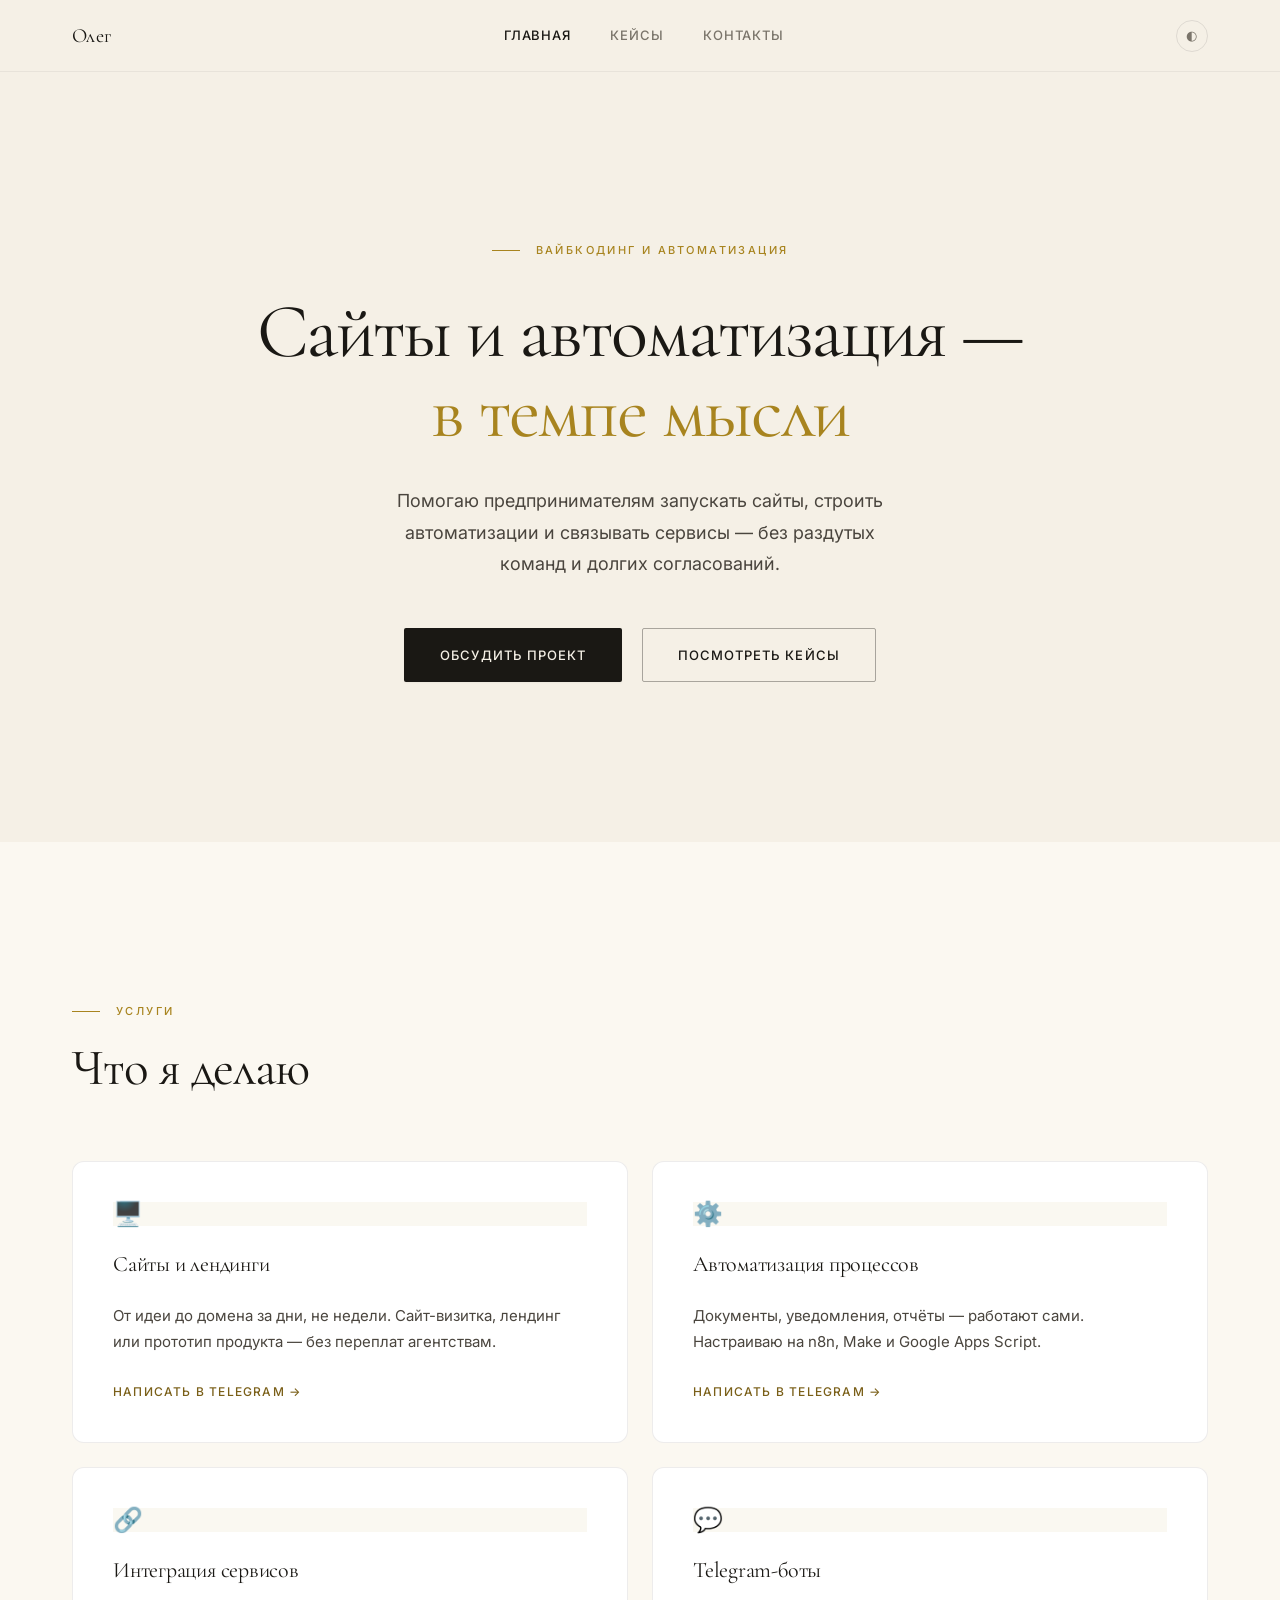
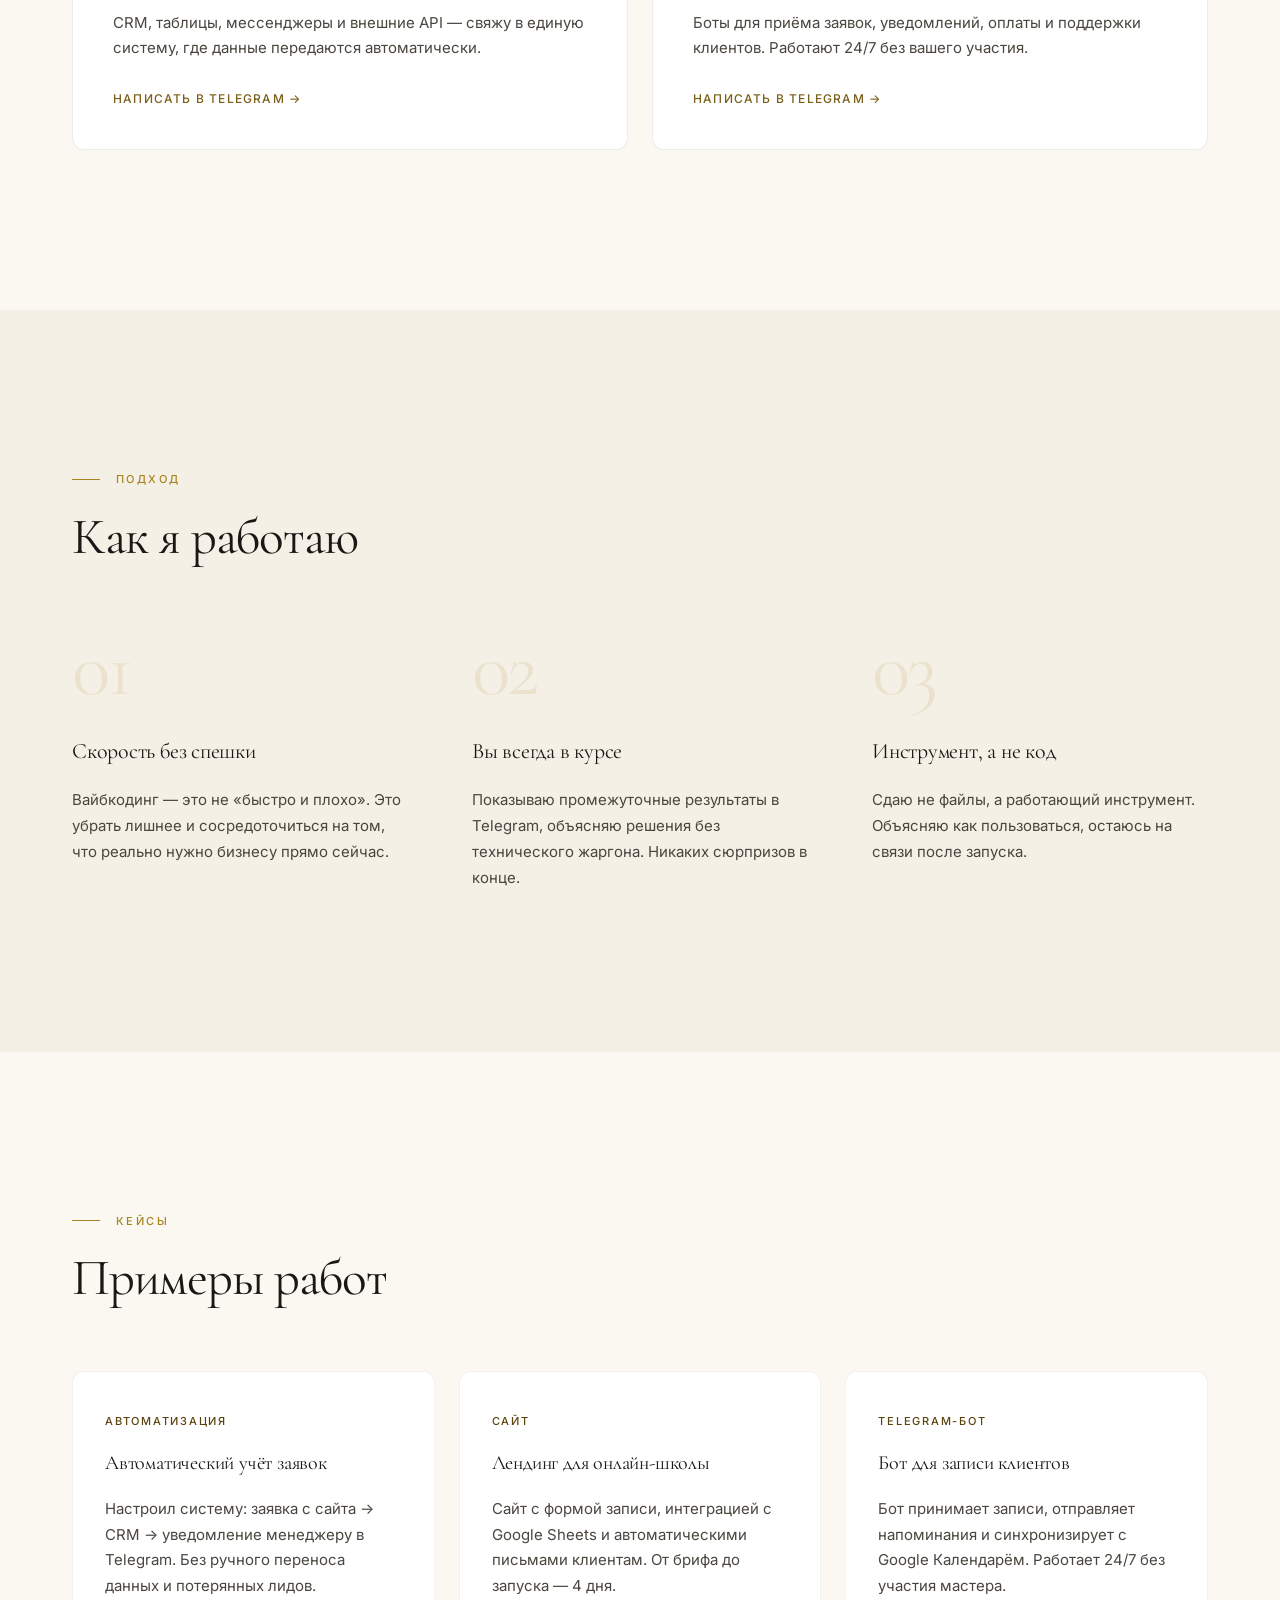
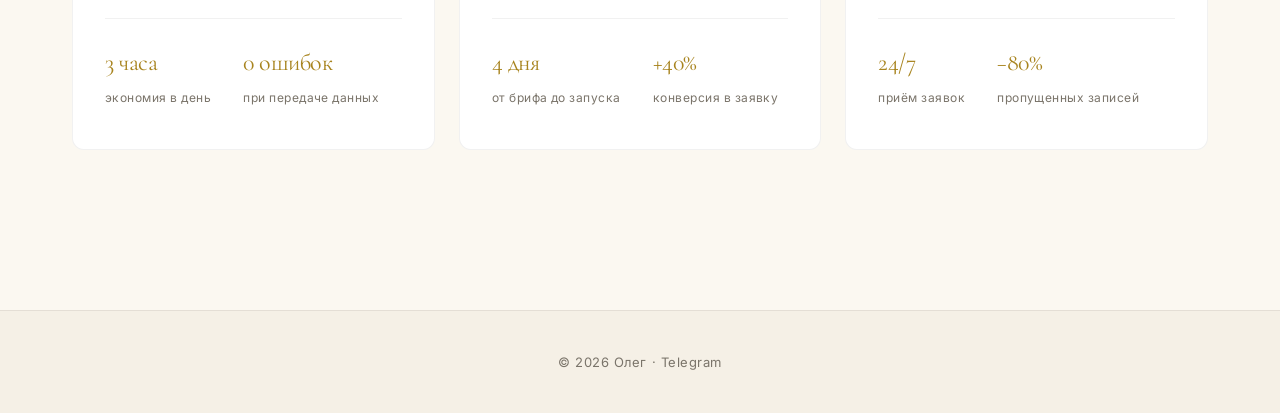
==== light/index.html @ b2e55bcb "Фаза 2 (частично): добавлены секции Подход, Кейсы, Стек, Процесс Добавлены 4 новые секции в index.ht" ====
<!DOCTYPE html>
<html lang="ru" data-theme="light">
<head>
  <meta charset="UTF-8">
  <meta name="viewport" content="width=device-width, initial-scale=1.0">
  <title>Олег — вайбкодер и автоматизация бизнеса</title>
  <link rel="stylesheet" href="../styles/main.css">
  <link rel="stylesheet" href="../styles/theme-light.css">
</head>
<body>

  <header class="header">
    <div class="container">
      <a href="index.html" class="logo">Олег</a>
      <nav class="nav">
        <a href="index.html" class="nav__link nav__link--active">Главная</a>
        <a href="../portfolio.html" class="nav__link">Кейсы</a>
        <a href="../contacts.html" class="nav__link">Контакты</a>
      </nav>
      <button class="theme-toggle" id="themeToggle" aria-label="Сменить тему"></button>
    </div>
  </header>

  <main>

    <section class="hero">
      <div class="container">
        <p class="hero__eyebrow">Вайбкодинг и автоматизация</p>
        <h1 class="hero__title">
          Сайты и автоматизация —<br>
          <span class="accent">в темпе мысли</span>
        </h1>
        <p class="hero__text">
          Помогаю предпринимателям запускать сайты, строить автоматизации
          и связывать сервисы — без раздутых команд и долгих согласований.
        </p>
        <div class="hero__actions">
          <a href="https://t.me/@ZhukOleh" class="btn btn--primary" target="_blank" rel="noopener">Обсудить проект</a>
          <a href="../portfolio.html" class="btn btn--secondary">Посмотреть кейсы</a>
        </div>
      </div>
    </section>

    <section class="services">
      <div class="container">
        <p class="section-eyebrow">Услуги</p>
        <h2 class="section-title">Что я делаю</h2>
        <div class="services-grid">

          <article class="service-card">
            <div class="service-card__icon-wrap">🖥️</div>
            <h3 class="service-card__title">Сайты и лендинги</h3>
            <p class="service-card__text">От идеи до домена за дни, не недели. Сайт-визитка, лендинг или прототип продукта — без переплат агентствам.</p>
            <a href="https://t.me/@ZhukOleh" class="service-card__link" target="_blank" rel="noopener">Написать в Telegram →</a>
          </article>

          <article class="service-card">
            <div class="service-card__icon-wrap">⚙️</div>
            <h3 class="service-card__title">Автоматизация процессов</h3>
            <p class="service-card__text">Документы, уведомления, отчёты — работают сами. Настраиваю на n8n, Make и Google Apps Script.</p>
            <a href="https://t.me/@ZhukOleh" class="service-card__link" target="_blank" rel="noopener">Написать в Telegram →</a>
          </article>

          <article class="service-card">
            <div class="service-card__icon-wrap">🔗</div>
            <h3 class="service-card__title">Интеграция сервисов</h3>
            <p class="service-card__text">CRM, таблицы, мессенджеры и внешние API — свяжу в единую систему, где данные передаются автоматически.</p>
            <a href="https://t.me/@ZhukOleh" class="service-card__link" target="_blank" rel="noopener">Написать в Telegram →</a>
          </article>

          <article class="service-card">
            <div class="service-card__icon-wrap">💬</div>
            <h3 class="service-card__title">Telegram-боты</h3>
            <p class="service-card__text">Боты для приёма заявок, уведомлений, оплаты и поддержки клиентов. Работают 24/7 без вашего участия.</p>
            <a href="https://t.me/@ZhukOleh" class="service-card__link" target="_blank" rel="noopener">Написать в Telegram →</a>
          </article>

        </div>
      </div>
    </section>

    <section class="approach">
      <div class="container">
        <p class="section-eyebrow">Подход</p>
        <h2 class="section-title">Как я работаю</h2>
        <div class="approach-grid">

          <div class="approach-item">
            <span class="approach-item__num">01</span>
            <h3 class="approach-item__title">Скорость без спешки</h3>
            <p class="approach-item__text">Вайбкодинг — это не «быстро и плохо». Это убрать лишнее и сосредоточиться на том, что реально нужно бизнесу прямо сейчас.</p>
          </div>

          <div class="approach-item">
            <span class="approach-item__num">02</span>
            <h3 class="approach-item__title">Вы всегда в курсе</h3>
            <p class="approach-item__text">Показываю промежуточные результаты в Telegram, объясняю решения без технического жаргона. Никаких сюрпризов в конце.</p>
          </div>

          <div class="approach-item">
            <span class="approach-item__num">03</span>
            <h3 class="approach-item__title">Инструмент, а не код</h3>
            <p class="approach-item__text">Сдаю не файлы, а работающий инструмент. Объясняю как пользоваться, остаюсь на связи после запуска.</p>
          </div>

        </div>
      </div>
    </section>

    <section class="cases">
      <div class="container">
        <p class="section-eyebrow">Кейсы</p>
        <h2 class="section-title">Примеры работ</h2>
        <div class="cases-grid">

          <article class="case-card">
            <span class="case-card__tag">Автоматизация</span>
            <h3 class="case-card__title">Автоматический учёт заявок</h3>
            <p class="case-card__text">Настроил систему: заявка с сайта → CRM → уведомление менеджеру в Telegram. Без ручного переноса данных и потерянных лидов.</p>
            <div class="case-card__metrics">
              <div class="case-card__metric">
                <span class="case-card__metric-value">3 часа</span>
                <span class="case-card__metric-label">экономия в день</span>
              </div>
              <div class="case-card__metric">
                <span class="case-card__metric-value">0 ошибок</span>
                <span class="case-card__metric-label">при передаче данных</span>
              </div>
            </div>
          </article>

          <article class="case-card">
            <span class="case-card__tag">Сайт</span>
            <h3 class="case-card__title">Лендинг для онлайн-школы</h3>
            <p class="case-card__text">Сайт с формой записи, интеграцией с Google Sheets и автоматическими письмами клиентам. От брифа до запуска — 4 дня.</p>
            <div class="case-card__metrics">
              <div class="case-card__metric">
                <span class="case-card__metric-value">4 дня</span>
                <span class="case-card__metric-label">от брифа до запуска</span>
              </div>
              <div class="case-card__metric">
                <span class="case-card__metric-value">+40%</span>
                <span class="case-card__metric-label">конверсия в заявку</span>
              </div>
            </div>
          </article>

          <article class="case-card">
            <span class="case-card__tag">Telegram-бот</span>
            <h3 class="case-card__title">Бот для записи клиентов</h3>
            <p class="case-card__text">Бот принимает записи, отправляет напоминания и синхронизирует с Google Календарём. Работает 24/7 без участия мастера.</p>
            <div class="case-card__metrics">
              <div class="case-card__metric">
                <span class="case-card__metric-value">24/7</span>
                <span class="case-card__metric-label">приём заявок</span>
              </div>
              <div class="case-card__metric">
                <span class="case-card__metric-value">−80%</span>
                <span class="case-card__metric-label">пропущенных записей</span>
              </div>
            </div>
          </article>

        </div>
      </div>
    </section>

  </main>

  <footer class="footer">
    <div class="container">
      <p>© 2026 Олег · <a href="https://t.me/@ZhukOleh" target="_blank" rel="noopener">Telegram</a></p>
    </div>
  </footer>

  <script>
    (function () {
      var html = document.documentElement;
      var btn = document.getElementById('themeToggle');
      btn.addEventListener('click', function () {
        var next = html.getAttribute('data-theme') === 'light' ? 'dark' : 'light';
        html.setAttribute('data-theme', next);
        localStorage.setItem('site-theme', next);
      });
    }());
  </script>

</body>
</html>
---- styles/main.css ----
@import url('https://fonts.googleapis.com/css2?family=Cormorant+Garamond:ital,wght@0,400;0,500;0,600;1,400;1,500&family=Inter:wght@400;500;600&family=Playfair+Display:ital,wght@0,400;0,500;0,700;1,400&display=swap');

/* ============================================================
   Переменные
   ============================================================ */

:root {
  /* Фоны */
  --bg-void:          #08080C;
  --bg-deep:          #0D0C11;
  --bg-surface:       #13111A;
  --bg-surface-hover: #181520;

  /* Золото — только для акцентов */
  --gold-muted:   #8B6F2C;
  --gold-base:    #B8923C;
  --gold-classic: #D4AF37;
  --gold-bright:  #E2C05A;
  --gold-light:   #F4D77E;

  /* Текст */
  --text-primary:   #F5F0E8;
  --text-secondary: #B8B0A6;
  --text-tertiary:  #7A7268;

  /* Границы */
  --border-subtle:  rgba(245, 240, 232, 0.06);
  --border-default: rgba(245, 240, 232, 0.10);
  --border-gold:    rgba(212, 175, 55, 0.30);

  /* Шрифты */
  --font-heading: 'Playfair Display', Georgia, serif;
  --font-body:    'Inter', -apple-system, BlinkMacSystemFont, sans-serif;

  /* Анимация */
  --ease-out: cubic-bezier(0.16, 1, 0.3, 1);
}

/* ============================================================
   Сброс и база
   ============================================================ */

*, *::before, *::after {
  box-sizing: border-box;
  margin: 0;
  padding: 0;
}

body {
  font-family: var(--font-body);
  background-color: var(--bg-void);
  color: var(--text-primary);
  line-height: 1.7;
  -webkit-font-smoothing: antialiased;
}

.container {
  max-width: 1200px;
  margin: 0 auto;
  padding: 0 2rem;
}

/* ============================================================
   Header
   ============================================================ */

.header {
  height: 72px;
  display: flex;
  align-items: center;
  position: sticky;
  top: 0;
  z-index: 100;
  border-bottom: 1px solid var(--border-subtle);
  background: rgba(8, 8, 12, 0.85);
  backdrop-filter: blur(24px);
  -webkit-backdrop-filter: blur(24px);
}

.header .container {
  display: flex;
  align-items: center;
  justify-content: space-between;
  width: 100%;
}

.logo {
  font-family: var(--font-heading);
  font-size: 1.25rem;
  font-weight: 400;
  color: var(--text-primary);
  text-decoration: none;
  letter-spacing: 0.02em;
}

.nav {
  display: flex;
  gap: 2.5rem;
}

.nav__link {
  color: var(--text-tertiary);
  text-decoration: none;
  font-size: 0.8125rem;
  font-weight: 500;
  letter-spacing: 0.06em;
  text-transform: uppercase;
  transition: color 0.2s ease;
}

.nav__link:hover,
.nav__link--active {
  color: var(--text-primary);
}

/* ============================================================
   Кнопки
   ============================================================ */

.btn {
  display: inline-block;
  font-family: var(--font-body);
  font-size: 0.8125rem;
  font-weight: 500;
  letter-spacing: 0.08em;
  text-transform: uppercase;
  text-decoration: none;
  cursor: pointer;
  border: none;
  transition: all 0.3s var(--ease-out);
}

/* Золотая заливка */
.btn--primary {
  padding: 16px 36px;
  background: var(--gold-classic);
  color: #0A0908;
  border-radius: 2px;
}

.btn--primary:hover {
  background: var(--gold-bright);
  transform: translateY(-1px);
}

.btn--primary:active {
  transform: translateY(0);
}

/* Золотой контур */
.btn--secondary {
  padding: 15px 35px;
  background: transparent;
  color: var(--gold-classic);
  border: 1px solid var(--border-gold);
  border-radius: 2px;
}

.btn--secondary:hover {
  border-color: var(--gold-classic);
  color: var(--gold-bright);
}

/* ============================================================
   Вспомогательные элементы
   ============================================================ */

/* ── УСЛУГИ */
.section-eyebrow {
  display: flex;
  align-items: center;
  gap: 1rem;
  font-size: 0.6875rem;
  font-weight: 500;
  letter-spacing: 0.22em;
  text-transform: uppercase;
  color: var(--gold-classic);
  margin-bottom: 1.25rem;
}

.section-eyebrow::before {
  content: '';
  display: block;
  width: 28px;
  height: 1px;
  background: var(--gold-classic);
  flex-shrink: 0;
}

.section-title {
  font-family: var(--font-heading);
  font-size: clamp(2rem, 4vw, 3.25rem);
  font-weight: 400;
  letter-spacing: -0.02em;
  line-height: 1.1;
  color: var(--text-primary);
  margin-bottom: 4rem;
}

/* Золотой акцент в тексте — цвет, без градиента */
.accent {
  color: var(--gold-classic);
}

/* ============================================================
   Hero
   ============================================================ */

.hero {
  padding: 160px 0;
  text-align: center;
}

.hero__eyebrow {
  display: inline-flex;
  align-items: center;
  gap: 1rem;
  font-size: 0.6875rem;
  font-weight: 500;
  letter-spacing: 0.22em;
  text-transform: uppercase;
  color: var(--gold-classic);
  margin-bottom: 2rem;
}

.hero__eyebrow::before {
  content: '';
  display: block;
  width: 28px;
  height: 1px;
  background: var(--gold-classic);
}

.hero__title {
  font-family: var(--font-heading);
  font-size: clamp(2.75rem, 6vw, 5.5rem);
  font-weight: 400;
  line-height: 1.05;
  letter-spacing: -0.025em;
  color: var(--text-primary);
  margin-bottom: 2rem;
}

.hero__text {
  font-size: 1.125rem;
  color: var(--text-secondary);
  max-width: 520px;
  margin: 0 auto 3rem;
  line-height: 1.75;
  font-weight: 400;
}

.hero__actions {
  display: flex;
  gap: 1.25rem;
  justify-content: center;
  flex-wrap: wrap;
}

/* ============================================================
   Услуги
   ============================================================ */

.services {
  padding: 160px 0;
  background: var(--bg-deep);
}

.services-grid {
  display: grid;
  grid-template-columns: repeat(2, 1fr);
  gap: 1px;
  background: var(--border-subtle);
  border: 1px solid var(--border-subtle);
}

.service-card {
  background: var(--bg-deep);
  padding: 3rem 2.5rem;
  display: flex;
  flex-direction: column;
  gap: 1.25rem;
  transition: background 0.3s var(--ease-out);
}

.service-card:hover {
  background: var(--bg-surface);
}

.service-card__icon-wrap {
  font-size: 1.5rem;
  line-height: 1;
}

.service-card__title {
  font-family: var(--font-heading);
  font-size: 1.375rem;
  font-weight: 400;
  color: var(--text-primary);
  letter-spacing: -0.01em;
}

.service-card__text {
  font-size: 0.9375rem;
  color: var(--text-secondary);
  line-height: 1.7;
  flex: 1;
}

.service-card__link {
  display: inline-flex;
  align-items: center;
  gap: 0.5rem;
  font-size: 0.75rem;
  font-weight: 500;
  letter-spacing: 0.1em;
  text-transform: uppercase;
  color: var(--gold-muted);
  text-decoration: none;
  margin-top: 0.5rem;
  transition: color 0.2s ease, gap 0.2s ease;
}

.service-card__link:hover {
  color: var(--gold-classic);
  gap: 0.75rem;
}

/* ============================================================
   Подход
   ============================================================ */

.approach {
  padding: 160px 0;
  background: var(--bg-void);
}

.approach-grid {
  display: grid;
  grid-template-columns: repeat(3, 1fr);
  gap: 4rem;
}

.approach-item {
  position: relative;
}

.approach-item__num {
  display: block;
  font-family: var(--font-heading);
  font-size: 5rem;
  font-weight: 400;
  color: var(--gold-classic);
  opacity: 0.12;
  line-height: 1;
  margin-bottom: 1.5rem;
  letter-spacing: -0.04em;
}

.approach-item__title {
  font-family: var(--font-heading);
  font-size: 1.375rem;
  font-weight: 400;
  color: var(--text-primary);
  margin-bottom: 1rem;
  letter-spacing: -0.01em;
}

.approach-item__text {
  color: var(--text-secondary);
  font-size: 0.9375rem;
  line-height: 1.75;
}

/* ============================================================
   Кейсы
   ============================================================ */

.cases {
  padding: 160px 0;
  background: var(--bg-deep);
}

.cases-grid {
  display: grid;
  grid-template-columns: repeat(3, 1fr);
  gap: 1.5rem;
}

.case-card {
  background: var(--bg-surface);
  border: 1px solid var(--border-subtle);
  border-radius: 12px;
  padding: 2.5rem 2rem;
  display: flex;
  flex-direction: column;
  gap: 1.25rem;
  transition: border-color 0.3s var(--ease-out), transform 0.3s var(--ease-out);
}

.case-card:hover {
  border-color: var(--border-gold);
  transform: translateY(-4px);
}

.case-card__tag {
  font-size: 0.6875rem;
  font-weight: 500;
  letter-spacing: 0.16em;
  text-transform: uppercase;
  color: var(--gold-muted);
}

.case-card__title {
  font-family: var(--font-heading);
  font-size: 1.25rem;
  font-weight: 400;
  color: var(--text-primary);
  letter-spacing: -0.01em;
  line-height: 1.3;
}

.case-card__text {
  font-size: 0.9375rem;
  color: var(--text-secondary);
  line-height: 1.7;
  flex: 1;
}

.case-card__metrics {
  display: flex;
  gap: 2rem;
  padding-top: 1.5rem;
  border-top: 1px solid var(--border-subtle);
}

.case-card__metric {
  display: flex;
  flex-direction: column;
  gap: 0.25rem;
}

.case-card__metric-value {
  font-family: var(--font-heading);
  font-size: 1.5rem;
  font-weight: 400;
  color: var(--gold-classic);
  letter-spacing: -0.02em;
}

.case-card__metric-label {
  font-size: 0.75rem;
  color: var(--text-tertiary);
  letter-spacing: 0.04em;
}

/* ============================================================
   Стек
   ============================================================ */

.stack {
  padding: 160px 0;
  background: var(--bg-void);
}

.stack-grid {
  display: flex;
  flex-wrap: wrap;
  gap: 0.75rem;
}

.stack-item {
  padding: 0.625rem 1.25rem;
  border: 1px solid var(--border-default);
  border-radius: 2px;
  font-size: 0.8125rem;
  font-weight: 500;
  letter-spacing: 0.05em;
  color: var(--text-tertiary);
  transition: color 0.25s ease, border-color 0.25s ease;
  cursor: default;
}

.stack-item:hover {
  color: var(--gold-classic);
  border-color: var(--border-gold);
}

/* ============================================================
   Процесс
   ============================================================ */

.process {
  padding: 160px 0;
  background: var(--bg-deep);
}

.process-steps {
  display: grid;
  grid-template-columns: repeat(2, 1fr);
  gap: 4rem 6rem;
}

.process-step {
  display: flex;
  gap: 2rem;
  align-items: flex-start;
}

.process-step__num {
  font-family: var(--font-heading);
  font-size: 3.5rem;
  font-weight: 400;
  color: var(--gold-classic);
  opacity: 0.15;
  line-height: 1;
  flex-shrink: 0;
  letter-spacing: -0.04em;
}

.process-step__title {
  font-family: var(--font-heading);
  font-size: 1.25rem;
  font-weight: 400;
  color: var(--text-primary);
  margin-bottom: 0.75rem;
  letter-spacing: -0.01em;
}

.process-step__text {
  font-size: 0.9375rem;
  color: var(--text-secondary);
  line-height: 1.75;
}

/* ============================================================
   Footer
   ============================================================ */

.footer {
  background: var(--bg-void);
  border-top: 1px solid var(--border-subtle);
  padding: 2.5rem 0;
  text-align: center;
  color: var(--text-tertiary);
  font-size: 0.8125rem;
  letter-spacing: 0.04em;
}

.footer a {
  color: var(--text-tertiary);
  text-decoration: none;
  transition: color 0.2s ease;
}

.footer a:hover {
  color: var(--gold-classic);
}

/* ============================================================
   Переключатель темы
   ============================================================ */

.theme-toggle {
  width: 32px;
  height: 32px;
  border-radius: 50%;
  border: 1px solid var(--border-default);
  background: transparent;
  color: var(--text-tertiary);
  cursor: pointer;
  display: flex;
  align-items: center;
  justify-content: center;
  transition: border-color 0.2s ease, color 0.2s ease;
  padding: 0;
  font-size: 0.8125rem;
  line-height: 1;
  flex-shrink: 0;
}

.theme-toggle:hover {
  border-color: var(--gold-classic);
  color: var(--gold-classic);
}

/* ◑ в тёмной теме — показывает светлую половину (кликни чтобы перейти в свет) */
.theme-toggle::before {
  content: '◑';
}

[data-theme="light"] .theme-toggle::before {
  content: '◐';
}

/* ============================================================
   Адаптив
   ============================================================ */

@media (max-width: 1024px) {
  .approach-grid {
    gap: 2.5rem;
  }
}

@media (max-width: 900px) {
  .services-grid {
    grid-template-columns: 1fr;
  }

  .approach-grid {
    grid-template-columns: 1fr;
    gap: 3rem;
  }

  .cases-grid {
    grid-template-columns: 1fr;
  }

  .process-steps {
    grid-template-columns: 1fr;
    gap: 3rem;
  }
}

@media (max-width: 768px) {
  .hero {
    padding: 100px 0;
  }

  .services,
  .approach,
  .cases,
  .stack,
  .process {
    padding: 80px 0;
  }

  .hero__actions {
    flex-direction: column;
    align-items: center;
  }

  .hero__actions .btn {
    width: 100%;
    max-width: 300px;
    text-align: center;
  }
}

@media (max-width: 600px) {
  .nav {
    gap: 1.5rem;
  }

  .section-title {
    margin-bottom: 2.5rem;
  }

  .service-card {
    padding: 2.5rem 1.75rem;
  }
}
---- styles/theme-light.css ----
/* ============================================================
   Светлая тема — переопределения поверх main.css
   Активируется атрибутом data-theme="light" на <html>
   ============================================================ */

[data-theme="light"] {

  /* Фоны */
  --bg-void:          #F5F0E6;
  --bg-deep:          #FBF8F1;
  --bg-surface:       #FFFFFF;
  --bg-surface-hover: #FBF8F1;
  --bg-elevated:      #EDE6D6;

  /* Антикварное золото — темнее, чем в тёмной теме: иначе не читается на cream */
  --gold-muted:   #5A430D;
  --gold-base:    #7A5F18;
  --gold-classic: #A8841F;
  --gold-bright:  #C9A961;
  --gold-light:   #DCC588;

  /* Чернила вместо белого */
  --text-primary:   #1A1814;
  --text-secondary: #4A453E;
  --text-tertiary:  #7A746A;
  --text-disabled:  #B8B0A0;

  /* Границы — тонкие чернила */
  --border-subtle:  rgba(26, 24, 20, 0.06);
  --border-default: rgba(26, 24, 20, 0.10);
  --border-gold:    rgba(168, 132, 31, 0.40);

  /* Cormorant Garamond — более книжный, чем Playfair */
  --font-heading: 'Cormorant Garamond', Georgia, serif;
}

/* ============================================================
   Header
   ============================================================ */

[data-theme="light"] .header {
  background: rgba(245, 240, 230, 0.92);
}

/* ============================================================
   Кнопки — на светлом CTA чернильная, не золотая
   ============================================================ */

[data-theme="light"] .btn--primary {
  background: #1A1814;
  color: #F5F0E6;
  border-color: #1A1814;
  box-shadow: 0 1px 2px rgba(26, 24, 20, 0.04);
}

[data-theme="light"] .btn--primary:hover {
  background: #2A2620;
  transform: translateY(-2px);
  /* Тонкая золотая полоска снизу — сигнатурный люкс-приём */
  box-shadow:
    inset 0 -1px 0 rgba(168, 132, 31, 0.5),
    0 16px 32px -8px rgba(26, 24, 20, 0.18);
}

[data-theme="light"] .btn--primary:active {
  transform: translateY(0);
  box-shadow: 0 4px 12px rgba(26, 24, 20, 0.12);
}

[data-theme="light"] .btn--secondary {
  color: #1A1814;
  border-color: rgba(26, 24, 20, 0.35);
}

[data-theme="light"] .btn--secondary:hover {
  color: #1A1814;
  border-color: #1A1814;
  background: rgba(26, 24, 20, 0.04);
  box-shadow: none;
}

/* ============================================================
   Карточки услуг — белые, приподнятые, с радиусами
   ============================================================ */

/* Убираем «плитку» из тёмной темы */
[data-theme="light"] .services-grid {
  gap: 1.5rem;
  background: transparent;
  border: none;
}

[data-theme="light"] .service-card {
  background: #FFFFFF;
  border: 1px solid rgba(26, 24, 20, 0.08);
  border-radius: 12px;
  padding: 2.5rem;
}

[data-theme="light"] .service-card:hover {
  border-color: rgba(168, 132, 31, 0.35);
  background: linear-gradient(180deg, #FFFFFF 0%, #FBF8F1 100%);
  transform: translateY(-4px);
  box-shadow: 0 24px 48px -16px rgba(26, 24, 20, 0.10);
}

[data-theme="light"] .service-card__icon-wrap {
  background: rgba(168, 132, 31, 0.06);
  border-color: rgba(168, 132, 31, 0.16);
}

[data-theme="light"] .service-card__link {
  color: var(--gold-base);
}

[data-theme="light"] .service-card__link:hover {
  color: var(--gold-classic);
}

/* ============================================================
   Footer
   ============================================================ */

[data-theme="light"] .footer {
  border-top-color: rgba(26, 24, 20, 0.08);
}
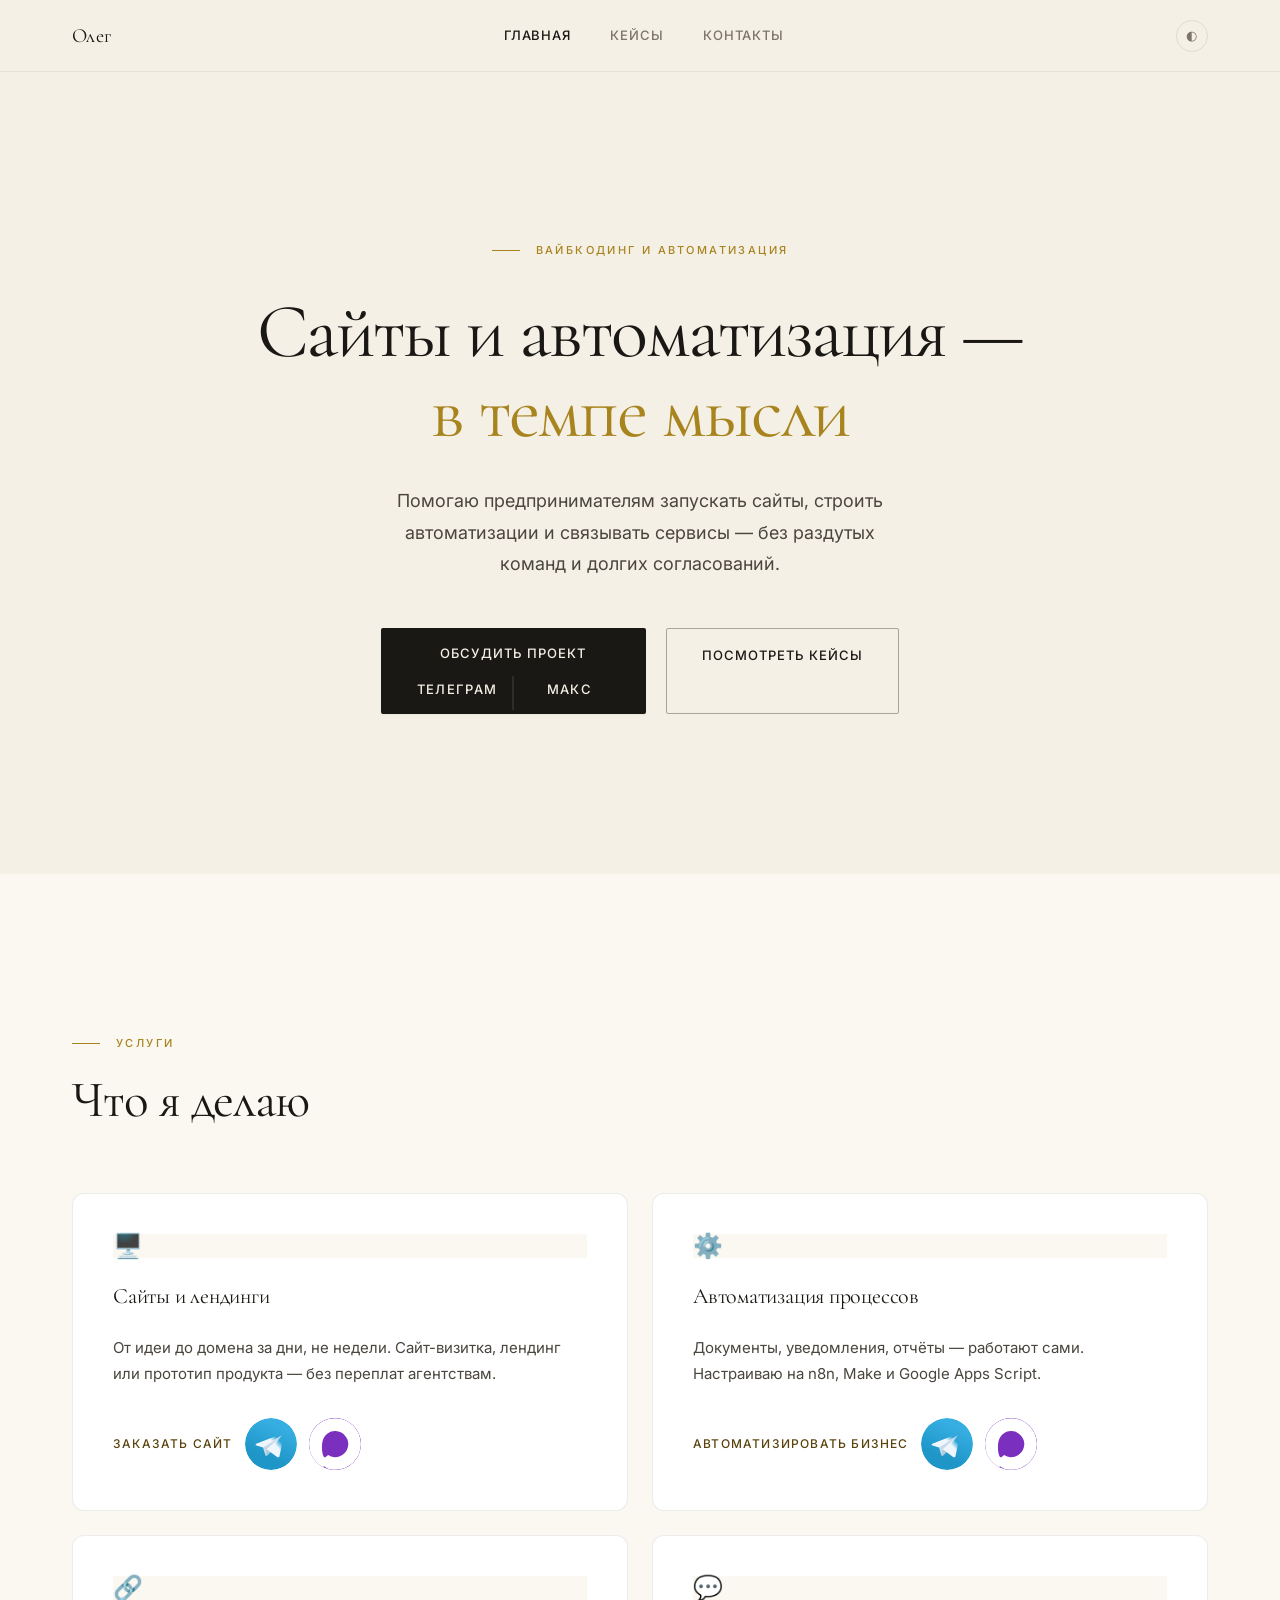
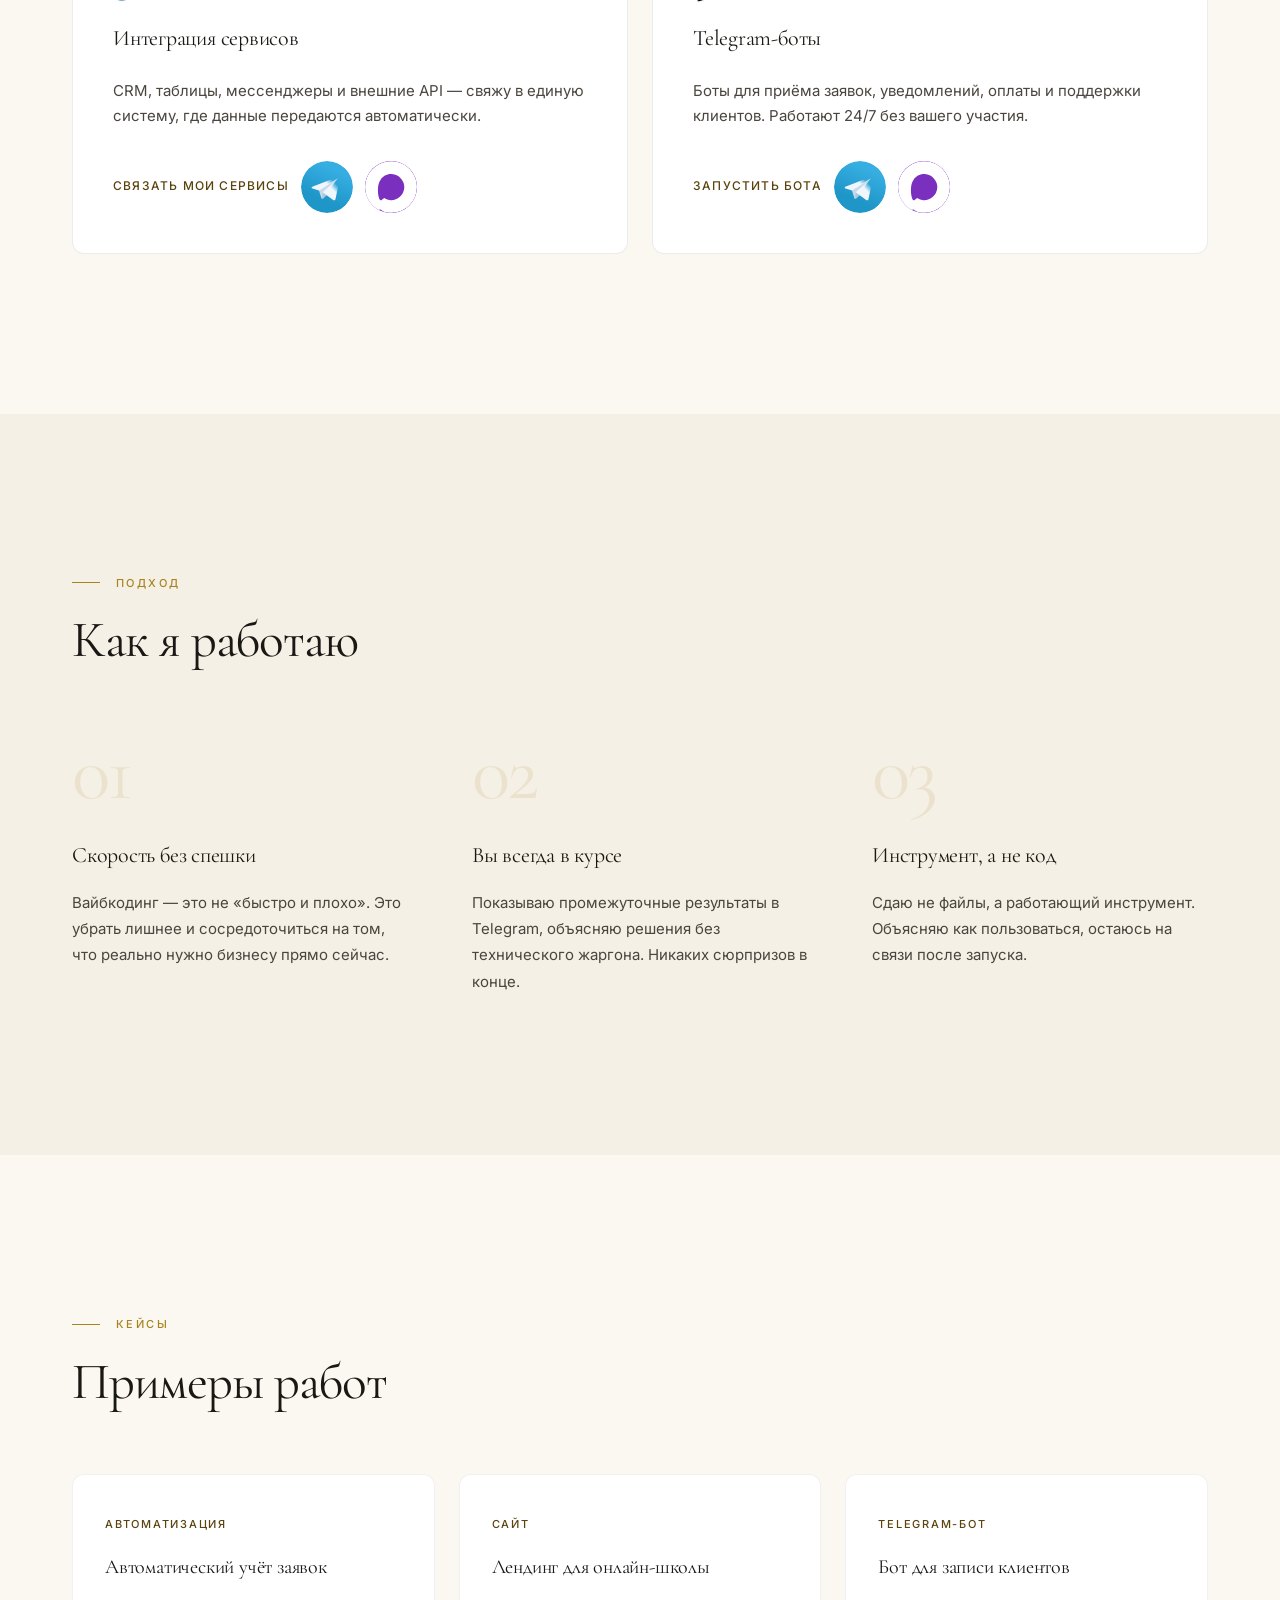
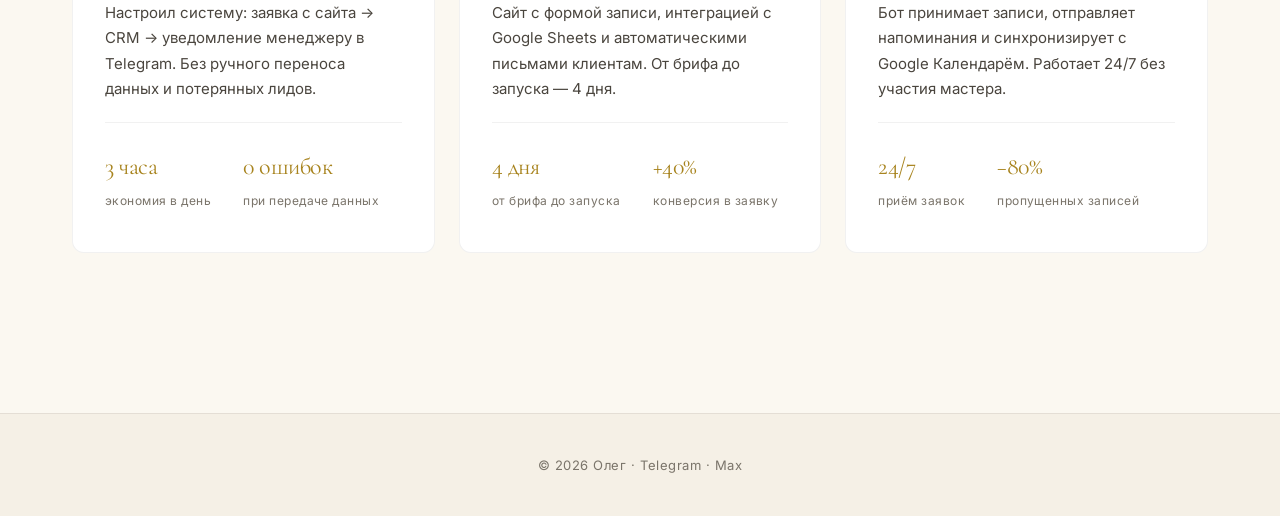
==== commit f5076fb0: "Добавлены кнопки двух мессенджеров: split-кнопки Телеграм/Макс на всех страницах, иконки брендов в к" ====
--- a/light/index.html
+++ b/light/index.html
@@ -35,7 +35,14 @@
           и связывать сервисы — без раздутых команд и долгих согласований.
         </p>
         <div class="hero__actions">
-          <a href="https://t.me/@ZhukOleh" class="btn btn--primary" target="_blank" rel="noopener">Обсудить проект</a>
+          <div class="btn-split btn-split--primary" role="group" aria-label="Обсудить проект">
+            <span class="btn-split__label">Обсудить проект</span>
+            <hr class="btn-split__divider" aria-hidden="true">
+            <div class="btn-split__row">
+              <a href="https://t.me/@ZhukOleh" class="btn-split__link" target="_blank" rel="noopener" aria-label="Обсудить проект в Телеграме">Телеграм</a>
+              <a href="https://max.ru/u/f9LHodD0cOJXA9Ci3XGubfvMmAdkaWaahWprgo3wpwQgSghAZoPytolDWyc" class="btn-split__link" target="_blank" rel="noopener" aria-label="Обсудить проект в Макс">Макс</a>
+            </div>
+          </div>
           <a href="../portfolio.html" class="btn btn--secondary">Посмотреть кейсы</a>
         </div>
       </div>
@@ -51,28 +58,44 @@
             <div class="service-card__icon-wrap">🖥️</div>
             <h3 class="service-card__title">Сайты и лендинги</h3>
             <p class="service-card__text">От идеи до домена за дни, не недели. Сайт-визитка, лендинг или прототип продукта — без переплат агентствам.</p>
-            <a href="https://t.me/@ZhukOleh" class="service-card__link" target="_blank" rel="noopener">Написать в Telegram →</a>
+            <div class="msg-links" role="group" aria-label="Заказать сайт">
+              <span class="msg-links__label">Заказать сайт</span>
+              <a href="https://t.me/@ZhukOleh" class="msg-links__icon" target="_blank" rel="noopener" aria-label="Заказать сайт в Телеграме"><img src="../icons/telegram.svg" alt="" width="52" height="52"></a>
+              <a href="https://max.ru/u/f9LHodD0cOJXA9Ci3XGubfvMmAdkaWaahWprgo3wpwQgSghAZoPytolDWyc" class="msg-links__icon" target="_blank" rel="noopener" aria-label="Заказать сайт в Макс"><img src="../icons/max.svg" alt="" width="52" height="52"></a>
+            </div>
           </article>
 
           <article class="service-card">
             <div class="service-card__icon-wrap">⚙️</div>
             <h3 class="service-card__title">Автоматизация процессов</h3>
             <p class="service-card__text">Документы, уведомления, отчёты — работают сами. Настраиваю на n8n, Make и Google Apps Script.</p>
-            <a href="https://t.me/@ZhukOleh" class="service-card__link" target="_blank" rel="noopener">Написать в Telegram →</a>
+            <div class="msg-links" role="group" aria-label="Автоматизировать бизнес">
+              <span class="msg-links__label">Автоматизировать бизнес</span>
+              <a href="https://t.me/@ZhukOleh" class="msg-links__icon" target="_blank" rel="noopener" aria-label="Автоматизировать бизнес в Телеграме"><img src="../icons/telegram.svg" alt="" width="52" height="52"></a>
+              <a href="https://max.ru/u/f9LHodD0cOJXA9Ci3XGubfvMmAdkaWaahWprgo3wpwQgSghAZoPytolDWyc" class="msg-links__icon" target="_blank" rel="noopener" aria-label="Автоматизировать бизнес в Макс"><img src="../icons/max.svg" alt="" width="52" height="52"></a>
+            </div>
           </article>
 
           <article class="service-card">
             <div class="service-card__icon-wrap">🔗</div>
             <h3 class="service-card__title">Интеграция сервисов</h3>
             <p class="service-card__text">CRM, таблицы, мессенджеры и внешние API — свяжу в единую систему, где данные передаются автоматически.</p>
-            <a href="https://t.me/@ZhukOleh" class="service-card__link" target="_blank" rel="noopener">Написать в Telegram →</a>
+            <div class="msg-links" role="group" aria-label="Связать мои сервисы">
+              <span class="msg-links__label">Связать мои сервисы</span>
+              <a href="https://t.me/@ZhukOleh" class="msg-links__icon" target="_blank" rel="noopener" aria-label="Связать сервисы в Телеграме"><img src="../icons/telegram.svg" alt="" width="52" height="52"></a>
+              <a href="https://max.ru/u/f9LHodD0cOJXA9Ci3XGubfvMmAdkaWaahWprgo3wpwQgSghAZoPytolDWyc" class="msg-links__icon" target="_blank" rel="noopener" aria-label="Связать сервисы в Макс"><img src="../icons/max.svg" alt="" width="52" height="52"></a>
+            </div>
           </article>
 
           <article class="service-card">
             <div class="service-card__icon-wrap">💬</div>
             <h3 class="service-card__title">Telegram-боты</h3>
             <p class="service-card__text">Боты для приёма заявок, уведомлений, оплаты и поддержки клиентов. Работают 24/7 без вашего участия.</p>
-            <a href="https://t.me/@ZhukOleh" class="service-card__link" target="_blank" rel="noopener">Написать в Telegram →</a>
+            <div class="msg-links" role="group" aria-label="Запустить бота">
+              <span class="msg-links__label">Запустить бота</span>
+              <a href="https://t.me/@ZhukOleh" class="msg-links__icon" target="_blank" rel="noopener" aria-label="Запустить бота в Телеграме"><img src="../icons/telegram.svg" alt="" width="52" height="52"></a>
+              <a href="https://max.ru/u/f9LHodD0cOJXA9Ci3XGubfvMmAdkaWaahWprgo3wpwQgSghAZoPytolDWyc" class="msg-links__icon" target="_blank" rel="noopener" aria-label="Запустить бота в Макс"><img src="../icons/max.svg" alt="" width="52" height="52"></a>
+            </div>
           </article>
 
         </div>
@@ -169,7 +192,7 @@
 
   <footer class="footer">
     <div class="container">
-      <p>© 2026 Олег · <a href="https://t.me/@ZhukOleh" target="_blank" rel="noopener">Telegram</a></p>
+      <p>© 2026 Олег · <a href="https://t.me/@ZhukOleh" target="_blank" rel="noopener">Telegram</a> · <a href="https://max.ru/u/f9LHodD0cOJXA9Ci3XGubfvMmAdkaWaahWprgo3wpwQgSghAZoPytolDWyc" target="_blank" rel="noopener">Max</a></p>
     </div>
   </footer>
 
--- a/styles/main.css
+++ b/styles/main.css
@@ -162,6 +162,88 @@
 }
 
 /* ============================================================
+   Split-кнопка — два мессенджера в одном компоненте
+   ============================================================ */
+
+.btn-split {
+  display: inline-flex;
+  flex-direction: column;
+  border-radius: 2px;
+  overflow: hidden;
+  cursor: default;
+  transition: transform 0.3s var(--ease-out);
+  vertical-align: middle;
+}
+
+.btn-split:hover { transform: translateY(-1px); }
+.btn-split:active { transform: translateY(0); }
+
+.btn-split__label {
+  display: block;
+  font-family: var(--font-body);
+  font-size: 0.8125rem;
+  font-weight: 500;
+  letter-spacing: 0.08em;
+  text-transform: uppercase;
+  text-align: center;
+  padding: 14px 36px 8px;
+  pointer-events: none;
+  user-select: none;
+  white-space: nowrap;
+}
+
+.btn-split__divider {
+  display: none;
+}
+
+.btn-split__row {
+  display: grid;
+  grid-template-columns: 1fr 1fr;
+  position: relative;
+  padding: 6px 36px 14px;
+}
+
+.btn-split__row::before {
+  content: '';
+  position: absolute;
+  top: 4px;
+  bottom: 4px;
+  left: 50%;
+  width: 1px;
+  transform: translateX(-50%);
+}
+
+.btn-split__link {
+  font-family: var(--font-body);
+  font-size: 0.8125rem;
+  font-weight: 500;
+  letter-spacing: 0.1em;
+  text-transform: uppercase;
+  text-decoration: none;
+  text-align: center;
+  transition: opacity 0.2s ease;
+}
+
+.btn-split__link:first-child { text-align: center; padding-right: 16px; }
+.btn-split__link:last-child  { text-align: center; padding-left: 16px;  }
+.btn-split__link:hover { opacity: 0.7; }
+
+.btn-split--primary { background: var(--gold-classic); }
+.btn-split--primary .btn-split__label { color: #0A0908; }
+.btn-split--primary .btn-split__divider { background: rgba(10,9,8,0.20); }
+.btn-split--primary .btn-split__row::before { background: rgba(10,9,8,0.20); }
+.btn-split--primary .btn-split__link { color: #0A0908; }
+.btn-split--primary:hover { background: var(--gold-bright); }
+
+.btn-split--secondary { background: transparent; border: 1px solid var(--border-gold); }
+.btn-split--secondary .btn-split__label { color: var(--gold-classic); }
+.btn-split--secondary .btn-split__divider { background: var(--border-gold); }
+.btn-split--secondary .btn-split__row::before { background: var(--border-gold); }
+.btn-split--secondary .btn-split__link { color: var(--gold-classic); }
+.btn-split--secondary:hover { border-color: var(--gold-classic); }
+.btn-split--secondary .btn-split__link:hover { color: var(--gold-bright); opacity: 1; }
+
+/* ============================================================
    Вспомогательные элементы
    ============================================================ */
 
@@ -326,6 +408,45 @@
   gap: 0.75rem;
 }
 
+/* CTA-строка: надпись + иконки мессенджеров */
+.msg-links {
+  display: inline-flex;
+  align-items: center;
+  gap: 0.75rem;
+  margin-top: 0.75rem;
+}
+
+.msg-links__label {
+  font-size: 0.75rem;
+  font-weight: 500;
+  letter-spacing: 0.1em;
+  text-transform: uppercase;
+  color: var(--gold-muted);
+  white-space: nowrap;
+}
+
+.msg-links__icon {
+  display: inline-flex;
+  width: 52px;
+  height: 52px;
+  border-radius: 50%;
+  overflow: hidden;
+  text-decoration: none;
+  flex-shrink: 0;
+  transition: opacity 0.2s ease, transform 0.2s ease;
+}
+
+.msg-links__icon:hover {
+  opacity: 0.8;
+  transform: translateY(-2px);
+}
+
+.msg-links__icon img {
+  width: 52px;
+  height: 52px;
+  display: block;
+}
+
 /* ============================================================
    Подход
    ============================================================ */
@@ -530,6 +651,269 @@
 .process-step__text {
   font-size: 0.9375rem;
   color: var(--text-secondary);
+  line-height: 1.75;
+}
+
+/* ============================================================
+   Тарифы
+   ============================================================ */
+
+.pricing {
+  padding: 160px 0;
+  background: var(--bg-void);
+}
+
+.pricing-grid {
+  display: grid;
+  grid-template-columns: repeat(3, 1fr);
+  gap: 1.5rem;
+  align-items: start;
+}
+
+.pricing-card {
+  background: var(--bg-surface);
+  border: 1px solid var(--border-subtle);
+  border-radius: 12px;
+  padding: 2.5rem;
+  display: flex;
+  flex-direction: column;
+  gap: 2rem;
+  position: relative;
+}
+
+.pricing-card--featured {
+  border-color: var(--border-gold);
+  background: var(--bg-surface-hover);
+}
+
+.pricing-card__badge {
+  position: absolute;
+  top: -1px;
+  left: 50%;
+  transform: translateX(-50%);
+  background: var(--gold-classic);
+  color: #0A0908;
+  font-size: 0.625rem;
+  font-weight: 600;
+  letter-spacing: 0.16em;
+  text-transform: uppercase;
+  padding: 0.3rem 1rem;
+  border-radius: 0 0 6px 6px;
+  white-space: nowrap;
+}
+
+.pricing-card__name {
+  font-family: var(--font-heading);
+  font-size: 1.5rem;
+  font-weight: 400;
+  color: var(--text-primary);
+  letter-spacing: -0.01em;
+  margin-bottom: 0.5rem;
+}
+
+.pricing-card__desc {
+  font-size: 0.875rem;
+  color: var(--text-secondary);
+  line-height: 1.6;
+}
+
+.pricing-card__price {
+  display: flex;
+  align-items: baseline;
+  gap: 0.375rem;
+}
+
+.pricing-card__from {
+  font-size: 0.875rem;
+  color: var(--text-tertiary);
+}
+
+.pricing-card__amount {
+  font-family: var(--font-heading);
+  font-size: 2.5rem;
+  font-weight: 400;
+  color: var(--gold-classic);
+  letter-spacing: -0.02em;
+  line-height: 1;
+}
+
+.pricing-card__features {
+  list-style: none;
+  display: flex;
+  flex-direction: column;
+  gap: 0.875rem;
+  flex: 1;
+}
+
+.pricing-card__features li {
+  font-size: 0.9375rem;
+  color: var(--text-secondary);
+  padding-left: 1.25rem;
+  position: relative;
+  line-height: 1.5;
+}
+
+.pricing-card__features li::before {
+  content: '—';
+  position: absolute;
+  left: 0;
+  color: var(--gold-muted);
+  font-size: 0.75rem;
+  top: 0.1em;
+}
+
+.pricing-support {
+  display: flex;
+  align-items: center;
+  gap: 1.5rem;
+  margin-top: 2rem;
+  padding: 1.5rem 2rem;
+  border: 1px solid var(--border-subtle);
+  border-radius: 12px;
+  background: var(--bg-surface);
+}
+
+.pricing-support__icon {
+  font-size: 1.5rem;
+  color: var(--gold-muted);
+  flex-shrink: 0;
+  line-height: 1;
+}
+
+.pricing-support__body {
+  display: flex;
+  flex-direction: column;
+  gap: 0.25rem;
+}
+
+.pricing-support__title {
+  font-size: 0.9375rem;
+  font-weight: 500;
+  color: var(--text-primary);
+}
+
+.pricing-support__text {
+  font-size: 0.875rem;
+  color: var(--text-secondary);
+  line-height: 1.5;
+}
+
+.pricing-note {
+  text-align: center;
+  margin-top: 3rem;
+  font-size: 0.875rem;
+  color: var(--text-tertiary);
+  letter-spacing: 0.02em;
+}
+
+/* ============================================================
+   FAQ
+   ============================================================ */
+
+.faq {
+  padding: 160px 0;
+  background: var(--bg-deep);
+}
+
+.faq-list {
+  max-width: 720px;
+}
+
+.faq-item {
+  border-bottom: 1px solid var(--border-subtle);
+}
+
+.faq-item:first-child {
+  border-top: 1px solid var(--border-subtle);
+}
+
+.faq-item__question {
+  display: flex;
+  justify-content: space-between;
+  align-items: center;
+  padding: 1.5rem 0;
+  font-size: 1.0625rem;
+  font-weight: 500;
+  color: var(--text-primary);
+  cursor: pointer;
+  list-style: none;
+  gap: 2rem;
+  user-select: none;
+}
+
+.faq-item__question::-webkit-details-marker {
+  display: none;
+}
+
+.faq-item__question::after {
+  content: '+';
+  flex-shrink: 0;
+  font-size: 1.375rem;
+  font-weight: 300;
+  color: var(--gold-classic);
+  transition: transform 0.3s var(--ease-out);
+  line-height: 1;
+}
+
+details[open] .faq-item__question::after {
+  transform: rotate(45deg);
+}
+
+.faq-item__answer {
+  padding-bottom: 1.5rem;
+  animation: faqFadeIn 0.25s var(--ease-out);
+}
+
+.faq-item__answer p {
+  font-size: 0.9375rem;
+  color: var(--text-secondary);
+  line-height: 1.75;
+}
+
+@keyframes faqFadeIn {
+  from { opacity: 0; transform: translateY(-6px); }
+  to   { opacity: 1; transform: translateY(0); }
+}
+
+/* ============================================================
+   Финальный CTA
+   ============================================================ */
+
+.final-cta {
+  padding: 160px 0;
+  background: var(--bg-void);
+  text-align: center;
+  position: relative;
+  overflow: hidden;
+}
+
+.final-cta::before {
+  content: '';
+  position: absolute;
+  inset: 0;
+  background: radial-gradient(ellipse 70% 60% at 50% 50%, rgba(212, 175, 55, 0.05) 0%, transparent 70%);
+  pointer-events: none;
+}
+
+.final-cta .section-eyebrow {
+  justify-content: center;
+}
+
+.final-cta__title {
+  font-family: var(--font-heading);
+  font-size: clamp(2.5rem, 5vw, 4.5rem);
+  font-weight: 400;
+  letter-spacing: -0.02em;
+  line-height: 1.1;
+  color: var(--text-primary);
+  margin-bottom: 1.5rem;
+}
+
+.final-cta__text {
+  font-size: 1.125rem;
+  color: var(--text-secondary);
+  max-width: 480px;
+  margin: 0 auto 3rem;
   line-height: 1.75;
 }
 
@@ -621,6 +1005,11 @@
     grid-template-columns: 1fr;
     gap: 3rem;
   }
+
+  .pricing-grid {
+    grid-template-columns: 1fr;
+    max-width: 480px;
+  }
 }
 
 @media (max-width: 768px) {
@@ -632,7 +1021,10 @@
   .approach,
   .cases,
   .stack,
-  .process {
+  .process,
+  .pricing,
+  .faq,
+  .final-cta {
     padding: 80px 0;
   }
 
@@ -661,3 +1053,370 @@
     padding: 2.5rem 1.75rem;
   }
 }
+
+/* ============================================================
+   Page Hero — уменьшенный герой для внутренних страниц
+   ============================================================ */
+
+.page-hero {
+  padding: 100px 0 80px;
+  text-align: center;
+  background: var(--bg-void);
+}
+
+.page-hero__title {
+  font-family: var(--font-heading);
+  font-size: clamp(2.25rem, 5vw, 4rem);
+  font-weight: 400;
+  line-height: 1.1;
+  letter-spacing: -0.025em;
+  color: var(--text-primary);
+  margin-bottom: 1.5rem;
+}
+
+.page-hero__text {
+  font-size: 1.0625rem;
+  color: var(--text-secondary);
+  max-width: 480px;
+  margin: 0 auto;
+  line-height: 1.75;
+}
+
+/* ============================================================
+   Портфолио — фильтр
+   ============================================================ */
+
+.portfolio {
+  padding: 80px 0 160px;
+  background: var(--bg-void);
+}
+
+.portfolio-filter {
+  display: flex;
+  gap: 0.5rem;
+  flex-wrap: wrap;
+  margin-bottom: 4rem;
+}
+
+.portfolio-filter__btn {
+  padding: 0.5625rem 1.25rem;
+  border: 1px solid var(--border-default);
+  border-radius: 2px;
+  background: transparent;
+  color: var(--text-tertiary);
+  font-family: var(--font-body);
+  font-size: 0.75rem;
+  font-weight: 500;
+  letter-spacing: 0.08em;
+  text-transform: uppercase;
+  cursor: pointer;
+  transition: color 0.2s ease, border-color 0.2s ease;
+}
+
+.portfolio-filter__btn:hover,
+.portfolio-filter__btn--active {
+  color: var(--gold-classic);
+  border-color: var(--border-gold);
+}
+
+/* ============================================================
+   Портфолио — карточки кейсов
+   ============================================================ */
+
+.portfolio-list {
+  display: flex;
+  flex-direction: column;
+  gap: 1.5rem;
+}
+
+.portfolio-case {
+  background: var(--bg-surface);
+  border: 1px solid var(--border-subtle);
+  border-radius: 12px;
+  padding: 3rem;
+  display: grid;
+  grid-template-columns: 1fr 2fr;
+  gap: 4rem;
+  transition: border-color 0.3s var(--ease-out);
+}
+
+.portfolio-case[hidden] {
+  display: none;
+}
+
+.portfolio-case:hover {
+  border-color: var(--border-gold);
+}
+
+.portfolio-case__left {
+  display: flex;
+  flex-direction: column;
+  gap: 1rem;
+}
+
+.portfolio-case__num {
+  font-family: var(--font-heading);
+  font-size: 5rem;
+  font-weight: 400;
+  color: var(--gold-classic);
+  opacity: 0.12;
+  line-height: 1;
+  letter-spacing: -0.04em;
+}
+
+.portfolio-case__tag {
+  font-size: 0.6875rem;
+  font-weight: 500;
+  letter-spacing: 0.16em;
+  text-transform: uppercase;
+  color: var(--gold-muted);
+}
+
+.portfolio-case__title {
+  font-family: var(--font-heading);
+  font-size: clamp(1.375rem, 2vw, 1.75rem);
+  font-weight: 400;
+  color: var(--text-primary);
+  letter-spacing: -0.01em;
+  line-height: 1.25;
+}
+
+.portfolio-case__stack {
+  display: flex;
+  flex-wrap: wrap;
+  gap: 0.5rem;
+  margin-top: auto;
+}
+
+.portfolio-case__right {
+  display: flex;
+  flex-direction: column;
+  gap: 2rem;
+}
+
+.portfolio-case__block {
+  display: flex;
+  flex-direction: column;
+  gap: 0.5rem;
+}
+
+.portfolio-case__block-label {
+  font-size: 0.6875rem;
+  font-weight: 500;
+  letter-spacing: 0.16em;
+  text-transform: uppercase;
+  color: var(--text-tertiary);
+}
+
+.portfolio-case__block-text {
+  font-size: 0.9375rem;
+  color: var(--text-secondary);
+  line-height: 1.75;
+}
+
+.portfolio-case__metrics {
+  display: flex;
+  gap: 3rem;
+  padding-top: 1.5rem;
+  border-top: 1px solid var(--border-subtle);
+}
+
+.portfolio-case__metric {
+  display: flex;
+  flex-direction: column;
+  gap: 0.25rem;
+}
+
+.portfolio-case__metric-value {
+  font-family: var(--font-heading);
+  font-size: 1.5rem;
+  font-weight: 400;
+  color: var(--gold-classic);
+  letter-spacing: -0.02em;
+}
+
+.portfolio-case__metric-label {
+  font-size: 0.75rem;
+  color: var(--text-tertiary);
+  letter-spacing: 0.04em;
+}
+
+.portfolio-case__cta {
+  display: inline-flex;
+  align-items: center;
+  gap: 0.5rem;
+  font-size: 0.75rem;
+  font-weight: 500;
+  letter-spacing: 0.1em;
+  text-transform: uppercase;
+  color: var(--gold-muted);
+  text-decoration: none;
+  transition: color 0.2s ease, gap 0.2s ease;
+}
+
+.portfolio-case__cta:hover {
+  color: var(--gold-classic);
+  gap: 0.75rem;
+}
+
+/* ============================================================
+   Контакты — карточки мессенджеров
+   ============================================================ */
+
+.contacts {
+  padding: 80px 0 160px;
+  background: var(--bg-void);
+}
+
+.contacts-messengers {
+  display: grid;
+  grid-template-columns: repeat(3, 1fr);
+  gap: 1.5rem;
+  margin-bottom: 6rem;
+}
+
+.contacts-channel {
+  display: flex;
+  flex-direction: column;
+  gap: 1rem;
+  background: var(--bg-surface);
+  border: 1px solid var(--border-subtle);
+  border-radius: 12px;
+  padding: 2.5rem 2rem;
+  text-decoration: none;
+  transition: border-color 0.3s var(--ease-out), transform 0.3s var(--ease-out);
+}
+
+.contacts-channel:hover {
+  border-color: var(--border-gold);
+  transform: translateY(-4px);
+}
+
+.contacts-channel__icon {
+  font-size: 1.75rem;
+  line-height: 1;
+}
+
+.contacts-channel__name {
+  font-family: var(--font-heading);
+  font-size: 1.375rem;
+  font-weight: 400;
+  color: var(--text-primary);
+  letter-spacing: -0.01em;
+}
+
+.contacts-channel__hint {
+  font-size: 0.875rem;
+  color: var(--text-tertiary);
+  line-height: 1.6;
+  flex: 1;
+}
+
+.contacts-channel__action {
+  display: inline-flex;
+  align-items: center;
+  gap: 0.5rem;
+  font-size: 0.75rem;
+  font-weight: 500;
+  letter-spacing: 0.1em;
+  text-transform: uppercase;
+  color: var(--gold-muted);
+  margin-top: 0.5rem;
+  transition: color 0.2s ease, gap 0.2s ease;
+}
+
+.contacts-channel:hover .contacts-channel__action {
+  color: var(--gold-classic);
+  gap: 0.75rem;
+}
+
+/* ============================================================
+   Контакты — что будет дальше
+   ============================================================ */
+
+.contacts-next {
+  max-width: 720px;
+}
+
+.contacts-next__steps {
+  margin-top: 2.5rem;
+}
+
+.contacts-next__step {
+  display: flex;
+  gap: 2rem;
+  align-items: flex-start;
+  padding: 2rem 0;
+  border-bottom: 1px solid var(--border-subtle);
+}
+
+.contacts-next__step:first-child {
+  border-top: 1px solid var(--border-subtle);
+}
+
+.contacts-next__num {
+  font-family: var(--font-heading);
+  font-size: 2.5rem;
+  font-weight: 400;
+  color: var(--gold-classic);
+  opacity: 0.2;
+  line-height: 1;
+  flex-shrink: 0;
+  letter-spacing: -0.04em;
+  width: 3rem;
+}
+
+.contacts-next__body {
+  display: flex;
+  flex-direction: column;
+  gap: 0.375rem;
+}
+
+.contacts-next__title {
+  font-family: var(--font-heading);
+  font-size: 1.125rem;
+  font-weight: 400;
+  color: var(--text-primary);
+  letter-spacing: -0.01em;
+}
+
+.contacts-next__text {
+  font-size: 0.9375rem;
+  color: var(--text-secondary);
+  line-height: 1.7;
+}
+
+/* ============================================================
+   Адаптив — внутренние страницы
+   ============================================================ */
+
+@media (max-width: 900px) {
+  .portfolio-case {
+    grid-template-columns: 1fr;
+    gap: 2rem;
+  }
+
+  .contacts-messengers {
+    grid-template-columns: 1fr;
+  }
+}
+
+@media (max-width: 768px) {
+  .page-hero {
+    padding: 64px 0 48px;
+  }
+
+  .portfolio,
+  .contacts {
+    padding: 60px 0 80px;
+  }
+
+  .portfolio-case {
+    padding: 2rem;
+  }
+
+  .portfolio-case__metrics {
+    gap: 1.5rem;
+    flex-wrap: wrap;
+  }
+}
--- a/styles/theme-light.css
+++ b/styles/theme-light.css
@@ -79,6 +79,23 @@
   box-shadow: none;
 }
 
+[data-theme="light"] .btn-split--primary {
+  background: #1A1814;
+  box-shadow: 0 1px 2px rgba(26, 24, 20, 0.04);
+}
+[data-theme="light"] .btn-split--primary:hover { background: #2A2620; }
+[data-theme="light"] .btn-split--primary .btn-split__label,
+[data-theme="light"] .btn-split--primary .btn-split__link { color: #F5F0E6; }
+[data-theme="light"] .btn-split--primary .btn-split__divider,
+[data-theme="light"] .btn-split--primary .btn-split__row::before { background: rgba(245,240,230,0.20); }
+
+[data-theme="light"] .btn-split--secondary { border-color: rgba(26,24,20,0.35); }
+[data-theme="light"] .btn-split--secondary .btn-split__label,
+[data-theme="light"] .btn-split--secondary .btn-split__link { color: #1A1814; }
+[data-theme="light"] .btn-split--secondary .btn-split__divider,
+[data-theme="light"] .btn-split--secondary .btn-split__row::before { background: rgba(26,24,20,0.15); }
+[data-theme="light"] .btn-split--secondary:hover { border-color: #1A1814; background: rgba(26,24,20,0.04); }
+
 /* ============================================================
    Карточки услуг — белые, приподнятые, с радиусами
    ============================================================ */
